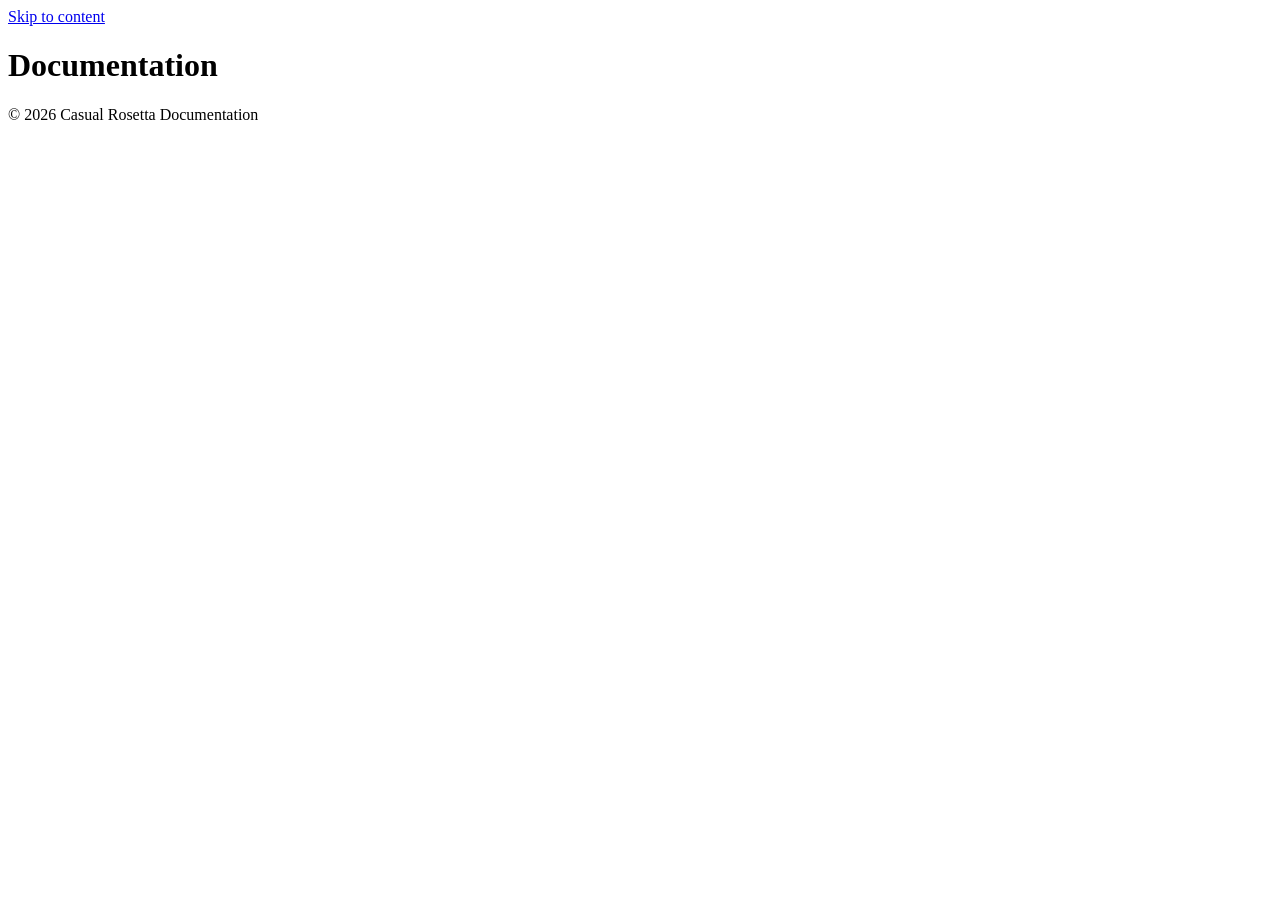
==== index.html @ 03335b0a "Add site pages" ====
<!DOCTYPE html>
<html lang="en">
<head>
<meta charset="utf-8">
<meta name="viewport" content="width=device-width, initial-scale=1">
<title>Documentation — Casual Rosetta</title>
<meta name="description" content="Documentation library.">

<link rel="stylesheet" href="assets/css/fonts.css">
<link rel="stylesheet" href="assets/css/style.css">
</head>

<body data-page="documentation">

<a class="skip" href="#main">Skip to content</a>

<!-- Nav is rendered by assets/js/site.js — edit the tabs there, once. -->
<nav class="nav" data-nav aria-label="Primary"></nav>

<main id="main" class="page">
  <div class="shell">

    <header class="page-head">
      <h1>Documentation</h1>
    </header>

    <div class="filters" data-filters hidden></div>

    <div data-grid></div>

  </div>
</main>

<footer class="foot">
  <div class="shell">
    <span>&copy; <span data-year>2026</span> Casual Rosetta</span>
    <span>Documentation</span>
  </div>
</footer>

<!-- Inline PDF viewer; sits below the nav so the bar stays visible. -->
<div class="viewer" data-viewer hidden></div>

<script src="assets/js/site.js"></script>
<script src="docs/manifest.js"></script>
<script src="assets/js/documentation.js"></script>
</body>
</html>
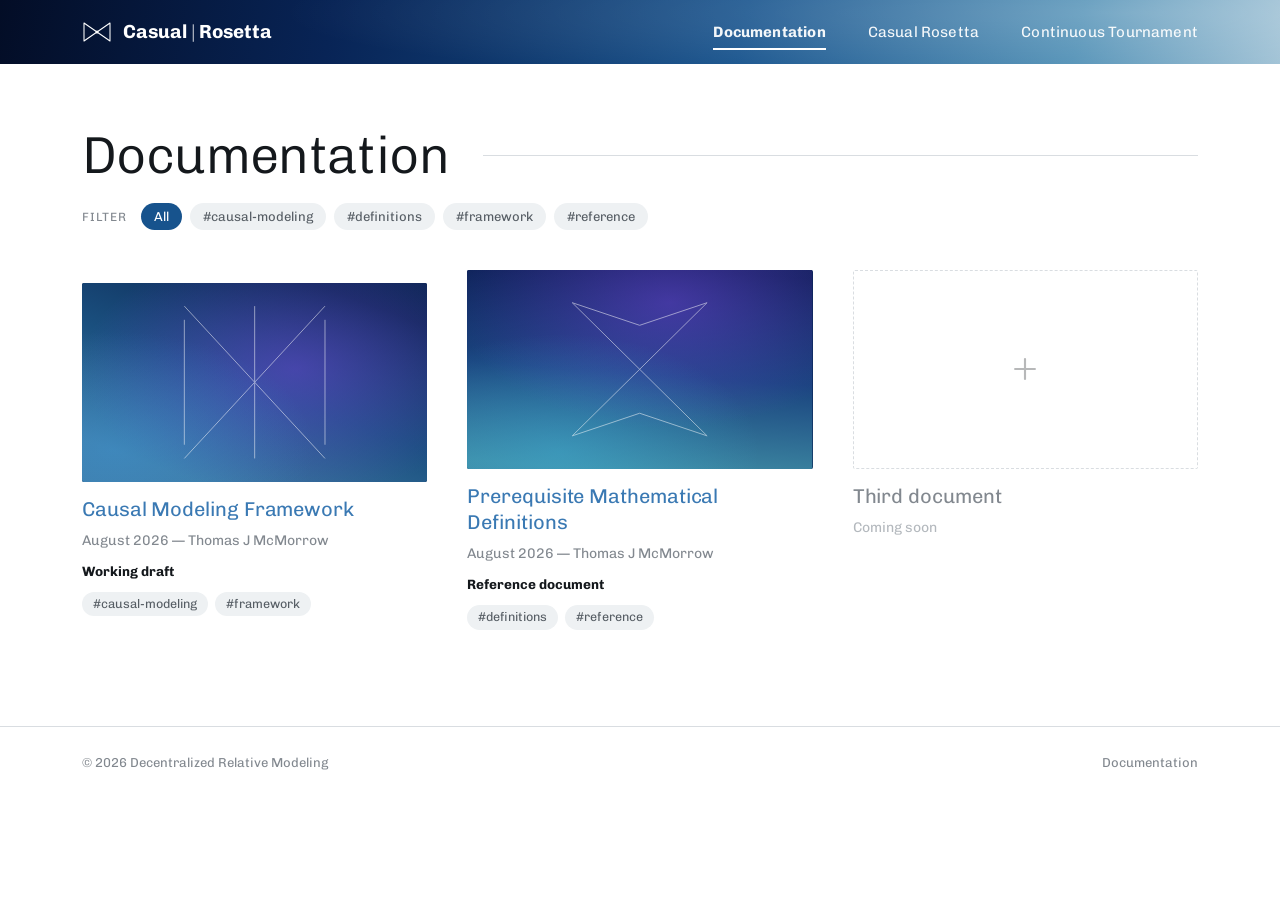
==== commit bacde886: "Add files via upload" ====
--- a/index.html
+++ b/index.html
@@ -3,7 +3,7 @@
 <head>
 <meta charset="utf-8">
 <meta name="viewport" content="width=device-width, initial-scale=1">
-<title>Documentation — Casual Rosetta</title>
+<title>Documentation — Decentralized Relative Modeling</title>
 <meta name="description" content="Documentation library.">
 
 <link rel="stylesheet" href="assets/css/fonts.css">
@@ -33,7 +33,7 @@
 
 <footer class="foot">
   <div class="shell">
-    <span>&copy; <span data-year>2026</span> Casual Rosetta</span>
+    <span>&copy; <span data-year>2026</span> Decentralized Relative Modeling</span>
     <span>Documentation</span>
   </div>
 </footer>
--- a/assets/css/fonts.css
+++ b/assets/css/fonts.css
@@ -0,0 +1,32 @@
+/* =========================================================================
+   fonts.css — Chivo (SIL Open Font License 1.1), embedded as data: URLs.
+   -------------------------------------------------------------------------
+   Inlined rather than linked because Chrome blocks web-font requests over
+   file:// URLs. Embedding keeps the typeface working when you double-click
+   index.html, when you host it, and with no network connection at all.
+   Nothing here needs editing.
+   ========================================================================= */
+
+@font-face {
+  font-family: "Chivo";
+  font-style: normal;
+  font-weight: 300;
+  font-display: swap;
+  src: url([data-uri]) format("woff2");
+}
+
+@font-face {
+  font-family: "Chivo";
+  font-style: normal;
+  font-weight: 400;
+  font-display: swap;
+  src: url([data-uri]) format("woff2");
+}
+
+@font-face {
+  font-family: "Chivo";
+  font-style: normal;
+  font-weight: 700;
+  font-display: swap;
+  src: url([data-uri]) format("woff2");
+}
--- a/assets/css/style.css
+++ b/assets/css/style.css
@@ -0,0 +1,530 @@
+/* =========================================================================
+   Site styles
+   -------------------------------------------------------------------------
+   Design tokens live in :root. Change a colour once here and it updates
+   everywhere. Nothing below needs a build step.
+   ========================================================================= */
+
+:root {
+  /* --- Brand gradient (the nav bar and hero backgrounds) ---------------- */
+  --grad-0:  #030d26;   /* far left, deepest navy   */
+  --grad-1:  #082456;   /* navy                     */
+  --grad-2:  #17538d;   /* mid blue                 */
+  --grad-3:  #4f8fb5;   /* steel blue               */
+  --grad-4:  #9dc0d4;   /* pale blue, far right     */
+
+  --nav-gradient:
+    radial-gradient(120% 220% at 88% 20%, rgba(255,255,255,.20) 0%, rgba(255,255,255,0) 55%),
+    linear-gradient(101deg,
+      var(--grad-0)   0%,
+      var(--grad-1)  26%,
+      var(--grad-2)  58%,
+      var(--grad-3)  84%,
+      var(--grad-4) 100%);
+
+  /* --- Ink ------------------------------------------------------------- */
+  --ink:         #14181c;   /* headings, venue line         */
+  --ink-muted:   #82888f;   /* date / author line           */
+  --link:        #3a79b3;   /* card titles                  */
+  --link-hover:  #1d4f80;
+  --rule:        #d9dde1;   /* the long hairline after H1   */
+  --tag-bg:      #eef1f3;
+  --tag-ink:     #565d64;
+  --tag-bg-on:   #17538d;   /* selected filter chip         */
+
+  --page-bg:     #ffffff;
+  --shell:       1180px;    /* content max-width            */
+  --nav-h:       64px;
+
+  --font-display: "Chivo", "Helvetica Neue", Helvetica, Arial, sans-serif;
+  --font-body:    "Chivo", -apple-system, BlinkMacSystemFont, "Segoe UI",
+                  Roboto, Helvetica, Arial, sans-serif;
+}
+
+/* --- reset ------------------------------------------------------------- */
+*, *::before, *::after { box-sizing: border-box; }
+
+html { -webkit-text-size-adjust: 100%; }
+
+body {
+  margin: 0;
+  background: var(--page-bg);
+  color: var(--ink);
+  font-family: var(--font-body);
+  font-size: 16px;
+  line-height: 1.5;
+  -webkit-font-smoothing: antialiased;
+  -moz-osx-font-smoothing: grayscale;
+}
+
+img, svg { display: block; max-width: 100%; }
+a { color: inherit; text-decoration: none; }
+
+.shell {
+  width: 100%;
+  max-width: var(--shell);
+  margin: 0 auto;
+  padding: 0 32px;
+}
+
+/* skip link, keyboard users only */
+.skip {
+  position: absolute; left: -9999px; top: 0;
+  background: #fff; color: var(--ink);
+  padding: 10px 16px; z-index: 200; border-radius: 0 0 4px 0;
+}
+.skip:focus { left: 0; }
+
+/* =========================================================================
+   NAV
+   ========================================================================= */
+
+.nav {
+  position: sticky;
+  top: 0;
+  z-index: 100;
+  height: var(--nav-h);
+  background: var(--nav-gradient);
+  color: #fff;
+}
+
+.nav__inner {
+  height: 100%;
+  max-width: var(--shell);
+  margin: 0 auto;
+  padding: 0 32px;
+  display: flex;
+  align-items: center;
+  justify-content: space-between;
+  gap: 24px;
+}
+
+/* --- wordmark ---------------------------------------------------------- */
+.brand {
+  display: inline-flex;
+  align-items: center;
+  gap: 11px;
+  flex: 0 0 auto;
+  color: #fff;
+}
+.brand__mark { width: 30px; height: 22px; flex: 0 0 auto; }
+.brand__text {
+  font-family: var(--font-display);
+  font-size: 19px;
+  font-weight: 700;
+  letter-spacing: .005em;
+  white-space: nowrap;
+}
+.brand__text .sep {
+  font-weight: 300;
+  opacity: .65;
+  margin: 0 3px;
+}
+
+/* --- links ------------------------------------------------------------- */
+.nav__links {
+  display: flex;
+  align-items: center;
+  gap: 42px;
+  list-style: none;
+  margin: 0;
+  padding: 0;
+}
+.nav__link {
+  position: relative;
+  display: block;
+  padding: 21px 0;
+  font-size: 15px;
+  font-weight: 400;
+  letter-spacing: .012em;
+  color: rgba(255,255,255,.94);
+  white-space: nowrap;
+  transition: color .16s ease;
+}
+.nav__link:hover,
+.nav__link:focus-visible { color: #fff; }
+
+.nav__link::after {
+  content: "";
+  position: absolute;
+  left: 0; right: 0; bottom: 14px;
+  height: 2px;
+  background: #fff;
+  transform: scaleX(0);
+  transform-origin: left;
+  transition: transform .22s cubic-bezier(.4,0,.2,1);
+}
+.nav__link:hover::after,
+.nav__link:focus-visible::after { transform: scaleX(1); }
+.nav__link[aria-current="page"] { font-weight: 700; }
+.nav__link[aria-current="page"]::after { transform: scaleX(1); }
+
+/* --- hamburger (small screens) ----------------------------------------- */
+.nav__toggle {
+  display: none;
+  width: 40px; height: 40px;
+  border: 0; padding: 9px;
+  background: transparent; color: #fff;
+  cursor: pointer;
+}
+.nav__toggle span {
+  display: block; height: 2px; margin: 4px 0;
+  background: #fff; border-radius: 2px;
+  transition: transform .2s ease, opacity .2s ease;
+}
+.nav[data-open="true"] .nav__toggle span:nth-child(1) { transform: translateY(6px) rotate(45deg); }
+.nav[data-open="true"] .nav__toggle span:nth-child(2) { opacity: 0; }
+.nav[data-open="true"] .nav__toggle span:nth-child(3) { transform: translateY(-6px) rotate(-45deg); }
+
+@media (max-width: 860px) {
+  .nav__inner { padding: 0 20px; }
+  .nav__toggle { display: block; }
+  .nav__links {
+    position: absolute;
+    top: var(--nav-h); left: 0; right: 0;
+    flex-direction: column;
+    align-items: flex-start;
+    gap: 0;
+    padding: 6px 20px 18px;
+    background: var(--grad-1);
+    display: none;
+  }
+  .nav[data-open="true"] .nav__links { display: flex; }
+  .nav__link { padding: 13px 0; width: 100%; font-size: 16px; }
+  .nav__link::after { bottom: 8px; }
+}
+
+/* =========================================================================
+   PAGE HEADING  —  big light title with the long hairline running right
+   ========================================================================= */
+
+.page { padding: 64px 0 96px; }
+
+.page-head {
+  display: flex;
+  align-items: center;
+  gap: 34px;
+  margin: 0 0 46px;
+}
+.page-head h1 {
+  font-family: var(--font-display);
+  font-size: clamp(34px, 5.2vw, 52px);
+  font-weight: 300;
+  letter-spacing: -.012em;
+  line-height: 1.06;
+  margin: 0;
+  white-space: nowrap;
+}
+.page-head::after {
+  content: "";
+  flex: 1 1 auto;
+  height: 1px;
+  background: var(--rule);
+}
+@media (max-width: 620px) {
+  .page { padding: 40px 0 64px; }
+  .page-head { gap: 18px; margin-bottom: 26px; }
+  .page-head h1 { white-space: normal; }
+  .page-head::after { display: none; }   /* the trailing rule reads as a stub when short */
+}
+
+/* --- tag filter row ---------------------------------------------------- */
+.filters {
+  display: flex;
+  flex-wrap: wrap;
+  gap: 8px;
+  align-items: center;
+  margin: -26px 0 40px;
+}
+.filters__label {
+  font-size: 12px;
+  letter-spacing: .09em;
+  text-transform: uppercase;
+  color: var(--ink-muted);
+  margin-right: 6px;
+}
+.chip {
+  border: 0;
+  font: inherit;
+  font-size: 13px;
+  line-height: 1;
+  padding: 7px 13px;
+  border-radius: 999px;
+  background: var(--tag-bg);
+  color: var(--tag-ink);
+  cursor: pointer;
+  transition: background .15s ease, color .15s ease;
+}
+.chip:hover { background: #e2e6ea; }
+.chip[aria-pressed="true"] { background: var(--tag-bg-on); color: #fff; }
+
+@media (max-width: 620px) { .filters { margin: 0 0 30px; } }
+
+/* =========================================================================
+   CARD GRID
+   ========================================================================= */
+
+/* Three across, stacked cards (thumbnail above the text). Add more documents
+   and they wrap onto further rows of three. */
+.grid {
+  display: grid;
+  grid-template-columns: repeat(3, minmax(0, 1fr));
+  column-gap: 40px;
+  row-gap: 52px;
+}
+@media (max-width: 1040px) {
+  .grid { grid-template-columns: repeat(2, minmax(0, 1fr)); column-gap: 32px; row-gap: 44px; }
+}
+@media (max-width: 680px) {
+  .grid { grid-template-columns: 1fr; row-gap: 36px; }
+}
+
+.card {
+  display: block;
+  text-align: left;
+  background: none;
+  border: 0;
+  padding: 0;
+  font: inherit;
+  color: inherit;
+  cursor: pointer;
+  width: 100%;
+}
+.card:focus-visible { outline: 2px solid var(--link); outline-offset: 6px; }
+
+.card__thumb {
+  display: block;
+  width: 100%;
+  aspect-ratio: 16 / 9.2;
+  border-radius: 2px;
+  overflow: hidden;
+  background: var(--grad-1);
+  margin-bottom: 18px;
+}
+.card__thumb svg { width: 100%; height: 100%; }
+
+.card__body { display: block; min-width: 0; }
+
+.card__title {
+  display: block;
+  font-family: var(--font-display);
+  font-size: 20px;
+  font-weight: 400;
+  line-height: 1.32;
+  letter-spacing: -.004em;
+  color: var(--link);
+  margin: -4px 0 9px;
+  transition: color .15s ease;
+}
+.card:hover .card__title { color: var(--link-hover); text-decoration: underline; text-underline-offset: 3px; }
+
+.card__meta {
+  display: block;
+  font-size: 14px;
+  line-height: 1.45;
+  color: var(--ink-muted);
+  margin: 0 0 9px;
+}
+.card__venue {
+  display: block;
+  font-size: 13.5px;
+  font-weight: 700;
+  color: var(--ink);
+  margin: 0 0 11px;
+}
+.card__tags {
+  display: flex;
+  flex-wrap: wrap;
+  gap: 7px;
+  list-style: none;
+  margin: 0;
+  padding: 0;
+}
+.card__tags li {
+  font-size: 12.5px;
+  line-height: 1;
+  padding: 6px 11px;
+  border-radius: 999px;
+  background: var(--tag-bg);
+  color: var(--tag-ink);
+}
+
+/* --- reserved slot ------------------------------------------------------
+   A placeholder card holds a space in the row for a document that isn't
+   here yet. Not a button, not clickable, no hover. */
+.card--slot { cursor: default; }
+.card--slot .card__thumb {
+  background: none;
+  border: 1px dashed var(--rule);
+  display: flex;
+  align-items: center;
+  justify-content: center;
+}
+.card--slot .card__thumb svg {
+  width: 34px;
+  height: 34px;
+  opacity: .3;
+}
+.card--slot .card__title { color: var(--ink-muted); }
+.card--slot .card__meta  { color: #b3b8bd; }
+
+.empty {
+  border: 1px dashed var(--rule);
+  border-radius: 3px;
+  padding: 44px 32px;
+  text-align: center;
+  color: var(--ink-muted);
+  font-size: 15px;
+}
+.empty code {
+  font-family: ui-monospace, SFMono-Regular, Menlo, Consolas, monospace;
+  font-size: 13px;
+  background: var(--tag-bg);
+  padding: 2px 6px;
+  border-radius: 3px;
+  color: var(--ink);
+}
+
+/* =========================================================================
+   INLINE PDF VIEWER
+   ========================================================================= */
+
+.viewer[hidden] { display: none; }
+.viewer {
+  position: fixed;
+  inset: var(--nav-h) 0 0 0;   /* sits below the nav, which stays visible */
+  z-index: 90;
+  background: #fff;
+  display: flex;
+  flex-direction: column;
+  animation: viewer-in .18s ease-out;
+}
+@keyframes viewer-in { from { opacity: 0; transform: translateY(6px); } to { opacity: 1; transform: none; } }
+
+.viewer__bar {
+  flex: 0 0 auto;
+  display: flex;
+  align-items: center;
+  gap: 18px;
+  padding: 13px 32px;
+  border-bottom: 1px solid var(--rule);
+  background: #fbfcfd;
+}
+.viewer__title {
+  font-family: var(--font-display);
+  font-size: 16px;
+  font-weight: 400;
+  margin: 0;
+  flex: 1 1 auto;
+  min-width: 0;
+  overflow: hidden;
+  text-overflow: ellipsis;
+  white-space: nowrap;
+}
+.viewer__actions { display: flex; gap: 8px; flex: 0 0 auto; }
+
+.btn {
+  font: inherit;
+  font-size: 13.5px;
+  line-height: 1;
+  padding: 9px 14px;
+  border-radius: 3px;
+  border: 1px solid var(--rule);
+  background: #fff;
+  color: var(--ink);
+  cursor: pointer;
+  transition: background .15s ease, border-color .15s ease;
+  white-space: nowrap;
+}
+.btn:hover { background: var(--tag-bg); border-color: #c6ccd2; }
+.btn--primary { background: var(--grad-2); border-color: var(--grad-2); color: #fff; }
+.btn--primary:hover { background: var(--grad-1); border-color: var(--grad-1); }
+
+.viewer__frame { flex: 1 1 auto; position: relative; background: var(--nav-gradient); }
+.viewer__frame iframe,
+.viewer__frame object { width: 100%; height: 100%; border: 0; display: block; }
+
+.viewer__fallback {
+  position: absolute;
+  inset: 0;
+  display: flex;
+  flex-direction: column;
+  align-items: center;
+  justify-content: center;
+  gap: 18px;
+  color: #fff;
+  text-align: center;
+  padding: 32px;
+  font-size: 15.5px;
+}
+.viewer__fallback p { margin: 0; max-width: 34ch; line-height: 1.5; }
+
+@media (max-width: 620px) {
+  .viewer__bar { padding: 11px 16px; gap: 10px; flex-wrap: wrap; }
+  .viewer__title { flex-basis: 100%; }
+}
+
+body.viewer-open { overflow: hidden; }
+
+/* =========================================================================
+   PLACEHOLDER PAGES  —  background graphic only
+   ========================================================================= */
+
+.hero {
+  position: relative;
+  min-height: calc(100vh - var(--nav-h));
+  display: flex;
+  align-items: center;
+  justify-content: center;
+  overflow: hidden;
+  background: var(--nav-gradient);
+  color: #fff;
+}
+.hero__art {
+  position: absolute;
+  inset: 0;
+  width: 100%;
+  height: 100%;
+  opacity: .5;
+  pointer-events: none;
+}
+.hero__inner {
+  position: relative;
+  z-index: 1;
+  text-align: center;
+  padding: 40px 32px;
+}
+.hero h1 {
+  font-family: var(--font-display);
+  font-size: clamp(38px, 7vw, 76px);
+  font-weight: 300;
+  letter-spacing: -.02em;
+  line-height: 1.05;
+  margin: 0;
+}
+.hero p {
+  margin: 18px 0 0;
+  font-size: 15px;
+  letter-spacing: .1em;
+  text-transform: uppercase;
+  color: rgba(255,255,255,.62);
+}
+
+/* =========================================================================
+   FOOTER
+   ========================================================================= */
+
+.foot {
+  border-top: 1px solid var(--rule);
+  padding: 26px 0;
+  font-size: 13px;
+  color: var(--ink-muted);
+}
+.foot .shell { display: flex; justify-content: space-between; gap: 16px; flex-wrap: wrap; }
+
+@media (prefers-reduced-motion: reduce) {
+  *, *::before, *::after {
+    animation-duration: .001ms !important;
+    transition-duration: .001ms !important;
+  }
+}
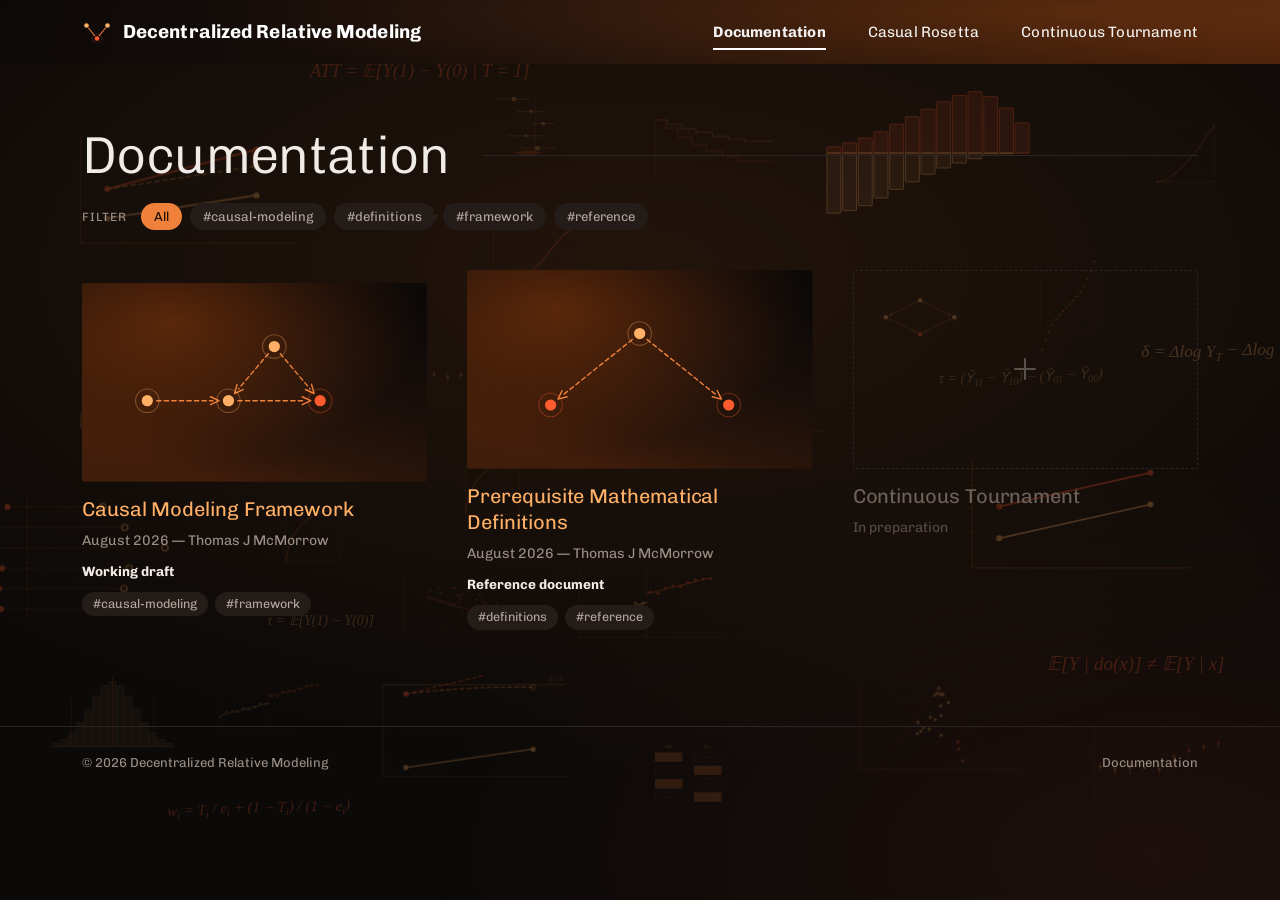
==== commit 3a14ada7: "Add files via upload" ====
--- a/index.html
+++ b/index.html
@@ -13,6 +13,9 @@
 <body data-page="documentation">
 
 <a class="skip" href="#main">Skip to content</a>
+
+<!-- Background figure field, behind everything. -->
+<div class="page-field" data-field="documentation" data-field-opacity="0.24" data-field-equations="7" data-field-count="18"></div>
 
 <!-- Nav is rendered by assets/js/site.js — edit the tabs there, once. -->
 <nav class="nav" data-nav aria-label="Primary"></nav>
@@ -41,6 +44,7 @@
 <!-- Inline PDF viewer; sits below the nav so the bar stays visible. -->
 <div class="viewer" data-viewer hidden></div>
 
+<script src="assets/js/art.js"></script>
 <script src="assets/js/site.js"></script>
 <script src="docs/manifest.js"></script>
 <script src="assets/js/documentation.js"></script>
--- a/assets/css/style.css
+++ b/assets/css/style.css
@@ -6,34 +6,36 @@
    ========================================================================= */
 
 :root {
-  /* --- Brand gradient (the nav bar and hero backgrounds) ---------------- */
-  --grad-0:  #030d26;   /* far left, deepest navy   */
-  --grad-1:  #082456;   /* navy                     */
-  --grad-2:  #17538d;   /* mid blue                 */
-  --grad-3:  #4f8fb5;   /* steel blue               */
-  --grad-4:  #9dc0d4;   /* pale blue, far right     */
+  /* --- Ember: dark warm base, amber/orange/red artwork ----------------- */
+  --grad-0:  #0d0908;   /* deepest, top-left        */
+  --grad-1:  #1a0f0a;
+  --grad-2:  #2b1509;
+  --grad-3:  #411d0b;   /* warmest, bottom-right    */
+
+  --amber:   #ffb066;   /* sources, intermediates   */
+  --orange:  #f0813a;   /* edges, structure, rules  */
+  --hot:     #ff5b2e;   /* the thing being caused   */
 
   --nav-gradient:
-    radial-gradient(120% 220% at 88% 20%, rgba(255,255,255,.20) 0%, rgba(255,255,255,0) 55%),
-    linear-gradient(101deg,
-      var(--grad-0)   0%,
-      var(--grad-1)  26%,
-      var(--grad-2)  58%,
-      var(--grad-3)  84%,
-      var(--grad-4) 100%);
-
-  /* --- Ink ------------------------------------------------------------- */
-  --ink:         #14181c;   /* headings, venue line         */
-  --ink-muted:   #82888f;   /* date / author line           */
-  --link:        #3a79b3;   /* card titles                  */
-  --link-hover:  #1d4f80;
-  --rule:        #d9dde1;   /* the long hairline after H1   */
-  --tag-bg:      #eef1f3;
-  --tag-ink:     #565d64;
-  --tag-bg-on:   #17538d;   /* selected filter chip         */
-
-  --page-bg:     #ffffff;
-  --shell:       1180px;    /* content max-width            */
+    radial-gradient(120% 240% at 84% 18%, rgba(232,110,30,.22) 0%, rgba(232,110,30,0) 58%),
+    linear-gradient(100deg, var(--grad-0) 0%, var(--grad-1) 42%,
+                            var(--grad-2) 76%, var(--grad-3) 100%);
+
+  /* --- ink ------------------------------------------------------------- */
+  --ink:         #f0ebe6;
+  --ink-muted:   #9b8f86;
+  --ink-dim:     #6d635b;
+  --link:        var(--amber);
+  --link-hover:  #ffc48c;
+  --rule:        #2a2422;
+  --tag-bg:      #241c19;
+  --tag-ink:     #b5a79e;
+  --tag-bg-on:   var(--orange);
+  --tag-ink-on:  #1a0d06;
+
+  --page-bg:     #0c0a09;
+  --panel:       #151211;
+  --shell:       1180px;
   --nav-h:       64px;
 
   --font-display: "Chivo", "Helvetica Neue", Helvetica, Arial, sans-serif;
@@ -70,10 +72,29 @@
 /* skip link, keyboard users only */
 .skip {
   position: absolute; left: -9999px; top: 0;
-  background: #fff; color: var(--ink);
+  background: var(--amber); color: #1a0d06;
   padding: 10px 16px; z-index: 200; border-radius: 0 0 4px 0;
 }
 .skip:focus { left: 0; }
+
+/* =========================================================================
+   PAGE BACKGROUND  —  the figure field, fixed behind all content
+   ========================================================================= */
+
+.page-field {
+  position: fixed;
+  inset: 0;
+  z-index: 0;
+  overflow: hidden;
+  pointer-events: none;
+  background:
+    radial-gradient(110% 80% at 50% 30%, rgba(232,110,30,.10) 0%, rgba(232,110,30,0) 70%),
+    radial-gradient(80% 60% at 90% 95%, rgba(255,91,46,.07) 0%, rgba(255,91,46,0) 72%);
+}
+.page-field .field { width: 100%; height: 100%; }
+
+/* everything else sits above it */
+body > nav, body > main, body > footer, body > .viewer { position: relative; z-index: 1; }
 
 /* =========================================================================
    NAV
@@ -255,8 +276,8 @@
   cursor: pointer;
   transition: background .15s ease, color .15s ease;
 }
-.chip:hover { background: #e2e6ea; }
-.chip[aria-pressed="true"] { background: var(--tag-bg-on); color: #fff; }
+.chip:hover { background: #302623; }
+.chip[aria-pressed="true"] { background: var(--tag-bg-on); color: var(--tag-ink-on); }
 
 @media (max-width: 620px) { .filters { margin: 0 0 30px; } }
 
@@ -360,13 +381,12 @@
   align-items: center;
   justify-content: center;
 }
-.card--slot .card__thumb svg {
-  width: 34px;
-  height: 34px;
-  opacity: .3;
-}
-.card--slot .card__title { color: var(--ink-muted); }
-.card--slot .card__meta  { color: #b3b8bd; }
+.card--slot .card__thumb svg { width: 34px; height: 34px; opacity: .3; }
+/* a reserved slot may instead show its structure, ghosted */
+.card--slot .card__ghost { display: block; width: 100%; height: 100%; opacity: .40; }
+.card--slot .card__ghost svg { width: 100%; height: 100%; }
+.card--slot .card__title { color: var(--ink-dim); }
+.card--slot .card__meta  { color: #574c45; }
 
 .empty {
   border: 1px dashed var(--rule);
@@ -382,7 +402,7 @@
   background: var(--tag-bg);
   padding: 2px 6px;
   border-radius: 3px;
-  color: var(--ink);
+  color: var(--amber);
 }
 
 /* =========================================================================
@@ -408,7 +428,7 @@
   gap: 18px;
   padding: 13px 32px;
   border-bottom: 1px solid var(--rule);
-  background: #fbfcfd;
+  background: var(--panel);
 }
 .viewer__title {
   font-family: var(--font-display);
@@ -430,15 +450,15 @@
   padding: 9px 14px;
   border-radius: 3px;
   border: 1px solid var(--rule);
-  background: #fff;
+  background: var(--panel);
   color: var(--ink);
   cursor: pointer;
   transition: background .15s ease, border-color .15s ease;
   white-space: nowrap;
 }
-.btn:hover { background: var(--tag-bg); border-color: #c6ccd2; }
-.btn--primary { background: var(--grad-2); border-color: var(--grad-2); color: #fff; }
-.btn--primary:hover { background: var(--grad-1); border-color: var(--grad-1); }
+.btn:hover { background: var(--tag-bg); border-color: #3d3330; }
+.btn--primary { background: var(--orange); border-color: var(--orange); color: #1a0d06; }
+.btn--primary:hover { background: var(--amber); border-color: var(--amber); }
 
 .viewer__frame { flex: 1 1 auto; position: relative; background: var(--nav-gradient); }
 .viewer__frame iframe,
@@ -477,15 +497,19 @@
   align-items: center;
   justify-content: center;
   overflow: hidden;
-  background: var(--nav-gradient);
-  color: #fff;
-}
-.hero__art {
+  color: var(--ink);
+  /* deliberately much darker than the nav strip: a full page of the nav
+     gradient washes out the line art drawn on top of it */
+  background:
+    radial-gradient(120% 95% at 50% 38%, rgba(232,110,30,.17) 0%, rgba(232,110,30,0) 68%),
+    radial-gradient(90% 70% at 88% 92%, rgba(255,91,46,.10) 0%, rgba(255,91,46,0) 70%),
+    var(--page-bg);
+}
+.hero .field {
   position: absolute;
   inset: 0;
   width: 100%;
   height: 100%;
-  opacity: .5;
   pointer-events: none;
 }
 .hero__inner {
@@ -507,7 +531,7 @@
   font-size: 15px;
   letter-spacing: .1em;
   text-transform: uppercase;
-  color: rgba(255,255,255,.62);
+  color: var(--ink-muted);
 }
 
 /* =========================================================================
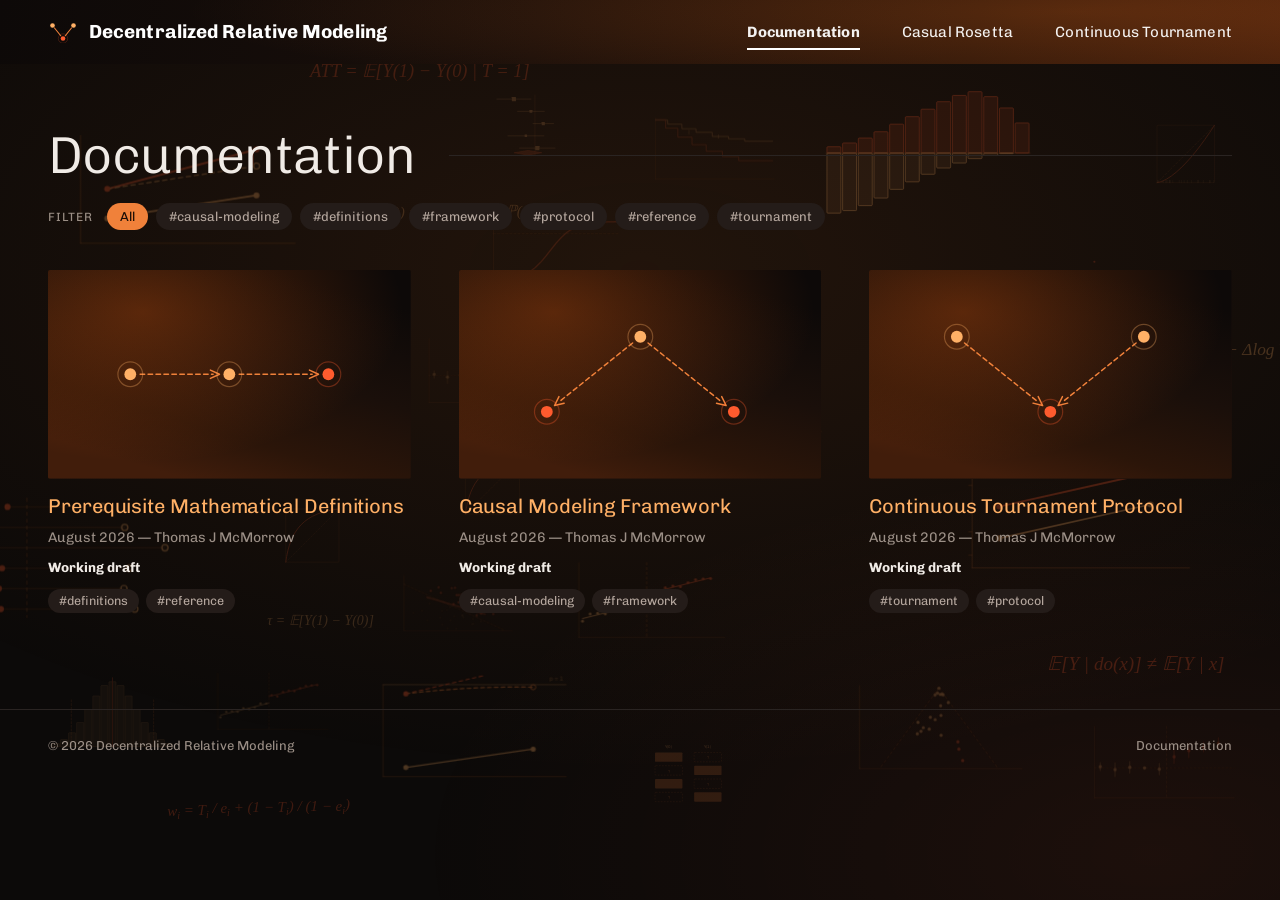
==== commit bd9dc72f: "another commit message" ====
--- a/index.html
+++ b/index.html
@@ -6,8 +6,8 @@
 <title>Documentation — Decentralized Relative Modeling</title>
 <meta name="description" content="Documentation library.">
 
-<link rel="stylesheet" href="assets/css/fonts.css">
-<link rel="stylesheet" href="assets/css/style.css">
+<link rel="stylesheet" href="assets/css/fonts.css?v=b2492476">
+<link rel="stylesheet" href="assets/css/style.css?v=0a27bd83">
 </head>
 
 <body data-page="documentation">
@@ -44,9 +44,9 @@
 <!-- Inline PDF viewer; sits below the nav so the bar stays visible. -->
 <div class="viewer" data-viewer hidden></div>
 
-<script src="assets/js/art.js"></script>
-<script src="assets/js/site.js"></script>
-<script src="docs/manifest.js"></script>
-<script src="assets/js/documentation.js"></script>
+<script src="assets/js/art.js?v=5ee4521c"></script>
+<script src="assets/js/site.js?v=20d96628"></script>
+<script src="docs/manifest.js?v=d0301c26"></script>
+<script src="assets/js/documentation.js?v=8cef1004"></script>
 </body>
 </html>
--- a/assets/css/style.css
+++ b/assets/css/style.css
@@ -35,7 +35,7 @@
 
   --page-bg:     #0c0a09;
   --panel:       #151211;
-  --shell:       1180px;
+  --shell:       1920px;
   --nav-h:       64px;
 
   --font-display: "Chivo", "Helvetica Neue", Helvetica, Arial, sans-serif;
@@ -66,7 +66,7 @@
   width: 100%;
   max-width: var(--shell);
   margin: 0 auto;
-  padding: 0 32px;
+  padding: 0 48px;
 }
 
 /* skip link, keyboard users only */
@@ -113,7 +113,7 @@
   height: 100%;
   max-width: var(--shell);
   margin: 0 auto;
-  padding: 0 32px;
+  padding: 0 48px;
   display: flex;
   align-items: center;
   justify-content: space-between;
@@ -290,7 +290,7 @@
 .grid {
   display: grid;
   grid-template-columns: repeat(3, minmax(0, 1fr));
-  column-gap: 40px;
+  column-gap: 48px;
   row-gap: 52px;
 }
 @media (max-width: 1040px) {
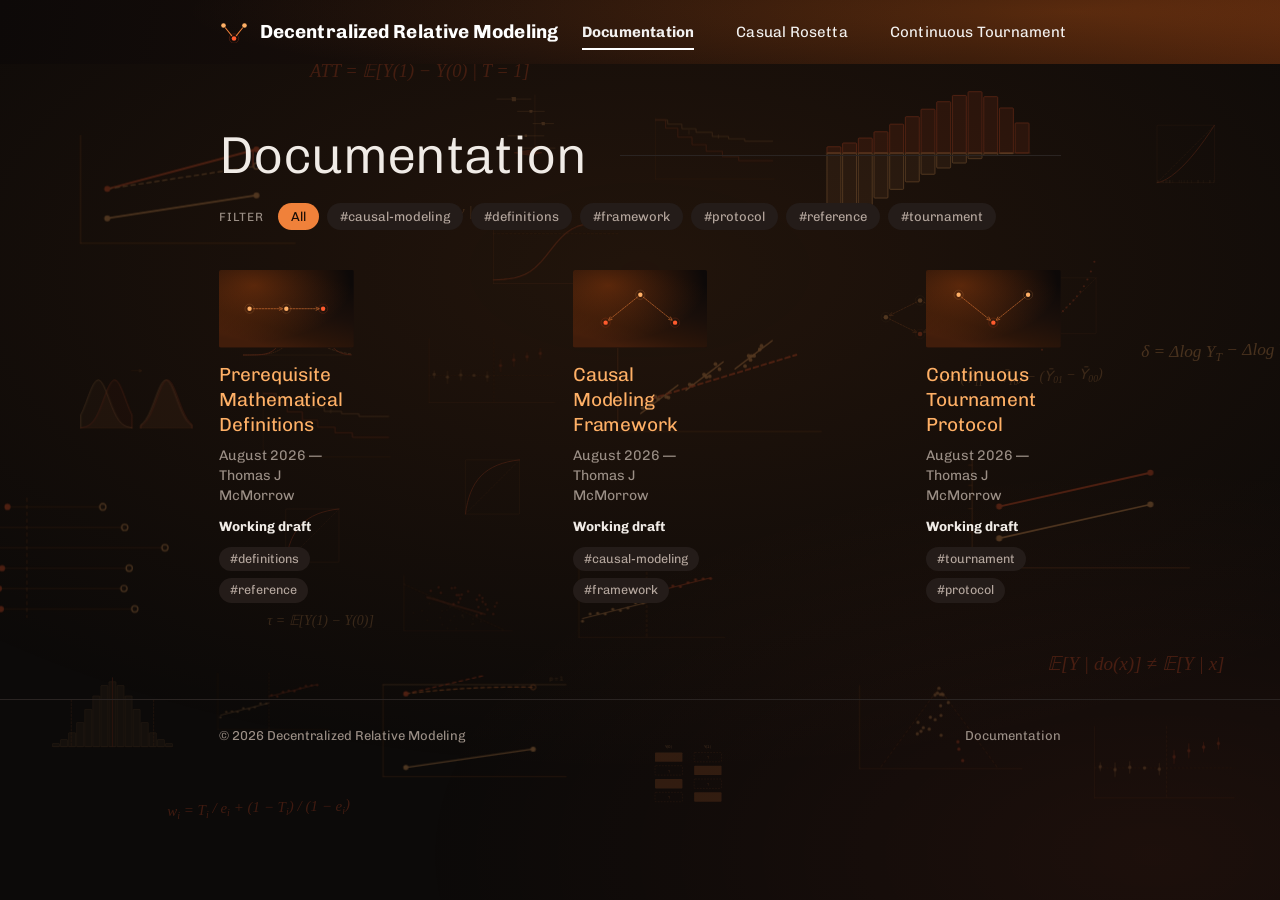
==== commit 338af4a7: "Card sizing, cache stamps, Claude notes" ====
--- a/index.html
+++ b/index.html
@@ -1,52 +1,52 @@
-<!DOCTYPE html>
-<html lang="en">
-<head>
-<meta charset="utf-8">
-<meta name="viewport" content="width=device-width, initial-scale=1">
-<title>Documentation — Decentralized Relative Modeling</title>
-<meta name="description" content="Documentation library.">
-
-<link rel="stylesheet" href="assets/css/fonts.css?v=b2492476">
-<link rel="stylesheet" href="assets/css/style.css?v=0a27bd83">
-</head>
-
-<body data-page="documentation">
-
-<a class="skip" href="#main">Skip to content</a>
-
-<!-- Background figure field, behind everything. -->
-<div class="page-field" data-field="documentation" data-field-opacity="0.24" data-field-equations="7" data-field-count="18"></div>
-
-<!-- Nav is rendered by assets/js/site.js — edit the tabs there, once. -->
-<nav class="nav" data-nav aria-label="Primary"></nav>
-
-<main id="main" class="page">
-  <div class="shell">
-
-    <header class="page-head">
-      <h1>Documentation</h1>
-    </header>
-
-    <div class="filters" data-filters hidden></div>
-
-    <div data-grid></div>
-
-  </div>
-</main>
-
-<footer class="foot">
-  <div class="shell">
-    <span>&copy; <span data-year>2026</span> Decentralized Relative Modeling</span>
-    <span>Documentation</span>
-  </div>
-</footer>
-
-<!-- Inline PDF viewer; sits below the nav so the bar stays visible. -->
-<div class="viewer" data-viewer hidden></div>
-
-<script src="assets/js/art.js?v=5ee4521c"></script>
-<script src="assets/js/site.js?v=20d96628"></script>
-<script src="docs/manifest.js?v=d0301c26"></script>
-<script src="assets/js/documentation.js?v=8cef1004"></script>
-</body>
-</html>
+<!DOCTYPE html>
+<html lang="en">
+<head>
+<meta charset="utf-8">
+<meta name="viewport" content="width=device-width, initial-scale=1">
+<title>Documentation — Decentralized Relative Modeling</title>
+<meta name="description" content="Documentation library.">
+
+<link rel="stylesheet" href="assets/css/fonts.css?v=b2492476">
+<link rel="stylesheet" href="assets/css/style.css?v=89032c10">
+</head>
+
+<body data-page="documentation">
+
+<a class="skip" href="#main">Skip to content</a>
+
+<!-- Background figure field, behind everything. -->
+<div class="page-field" data-field="documentation" data-field-opacity="0.24" data-field-equations="7" data-field-count="18"></div>
+
+<!-- Nav is rendered by assets/js/site.js — edit the tabs there, once. -->
+<nav class="nav" data-nav aria-label="Primary"></nav>
+
+<main id="main" class="page">
+  <div class="shell">
+
+    <header class="page-head">
+      <h1>Documentation</h1>
+    </header>
+
+    <div class="filters" data-filters hidden></div>
+
+    <div data-grid></div>
+
+  </div>
+</main>
+
+<footer class="foot">
+  <div class="shell">
+    <span>&copy; <span data-year>2026</span> Decentralized Relative Modeling</span>
+    <span>Documentation</span>
+  </div>
+</footer>
+
+<!-- Inline PDF viewer; sits below the nav so the bar stays visible. -->
+<div class="viewer" data-viewer hidden></div>
+
+<script src="assets/js/art.js?v=5ee4521c"></script>
+<script src="assets/js/site.js?v=20d96628"></script>
+<script src="docs/manifest.js?v=d0301c26"></script>
+<script src="assets/js/documentation.js?v=8cef1004"></script>
+</body>
+</html>
--- a/assets/css/fonts.css
+++ b/assets/css/fonts.css
@@ -1,32 +1,32 @@
-/* =========================================================================
-   fonts.css — Chivo (SIL Open Font License 1.1), embedded as data: URLs.
-   -------------------------------------------------------------------------
-   Inlined rather than linked because Chrome blocks web-font requests over
-   file:// URLs. Embedding keeps the typeface working when you double-click
-   index.html, when you host it, and with no network connection at all.
-   Nothing here needs editing.
-   ========================================================================= */
-
-@font-face {
-  font-family: "Chivo";
-  font-style: normal;
-  font-weight: 300;
-  font-display: swap;
-  src: url([data-uri]) format("woff2");
-}
-
-@font-face {
-  font-family: "Chivo";
-  font-style: normal;
-  font-weight: 400;
-  font-display: swap;
-  src: url([data-uri]) format("woff2");
-}
-
-@font-face {
-  font-family: "Chivo";
-  font-style: normal;
-  font-weight: 700;
-  font-display: swap;
-  src: url([data-uri]) format("woff2");
-}
+/* =========================================================================
+   fonts.css — Chivo (SIL Open Font License 1.1), embedded as data: URLs.
+   -------------------------------------------------------------------------
+   Inlined rather than linked because Chrome blocks web-font requests over
+   file:// URLs. Embedding keeps the typeface working when you double-click
+   index.html, when you host it, and with no network connection at all.
+   Nothing here needs editing.
+   ========================================================================= */
+
+@font-face {
+  font-family: "Chivo";
+  font-style: normal;
+  font-weight: 300;
+  font-display: swap;
+  src: url([data-uri]) format("woff2");
+}
+
+@font-face {
+  font-family: "Chivo";
+  font-style: normal;
+  font-weight: 400;
+  font-display: swap;
+  src: url([data-uri]) format("woff2");
+}
+
+@font-face {
+  font-family: "Chivo";
+  font-style: normal;
+  font-weight: 700;
+  font-display: swap;
+  src: url([data-uri]) format("woff2");
+}
--- a/assets/css/style.css
+++ b/assets/css/style.css
@@ -1,554 +1,554 @@
-/* =========================================================================
-   Site styles
-   -------------------------------------------------------------------------
-   Design tokens live in :root. Change a colour once here and it updates
-   everywhere. Nothing below needs a build step.
-   ========================================================================= */
-
-:root {
-  /* --- Ember: dark warm base, amber/orange/red artwork ----------------- */
-  --grad-0:  #0d0908;   /* deepest, top-left        */
-  --grad-1:  #1a0f0a;
-  --grad-2:  #2b1509;
-  --grad-3:  #411d0b;   /* warmest, bottom-right    */
-
-  --amber:   #ffb066;   /* sources, intermediates   */
-  --orange:  #f0813a;   /* edges, structure, rules  */
-  --hot:     #ff5b2e;   /* the thing being caused   */
-
-  --nav-gradient:
-    radial-gradient(120% 240% at 84% 18%, rgba(232,110,30,.22) 0%, rgba(232,110,30,0) 58%),
-    linear-gradient(100deg, var(--grad-0) 0%, var(--grad-1) 42%,
-                            var(--grad-2) 76%, var(--grad-3) 100%);
-
-  /* --- ink ------------------------------------------------------------- */
-  --ink:         #f0ebe6;
-  --ink-muted:   #9b8f86;
-  --ink-dim:     #6d635b;
-  --link:        var(--amber);
-  --link-hover:  #ffc48c;
-  --rule:        #2a2422;
-  --tag-bg:      #241c19;
-  --tag-ink:     #b5a79e;
-  --tag-bg-on:   var(--orange);
-  --tag-ink-on:  #1a0d06;
-
-  --page-bg:     #0c0a09;
-  --panel:       #151211;
-  --shell:       1920px;
-  --nav-h:       64px;
-
-  --font-display: "Chivo", "Helvetica Neue", Helvetica, Arial, sans-serif;
-  --font-body:    "Chivo", -apple-system, BlinkMacSystemFont, "Segoe UI",
-                  Roboto, Helvetica, Arial, sans-serif;
-}
-
-/* --- reset ------------------------------------------------------------- */
-*, *::before, *::after { box-sizing: border-box; }
-
-html { -webkit-text-size-adjust: 100%; }
-
-body {
-  margin: 0;
-  background: var(--page-bg);
-  color: var(--ink);
-  font-family: var(--font-body);
-  font-size: 16px;
-  line-height: 1.5;
-  -webkit-font-smoothing: antialiased;
-  -moz-osx-font-smoothing: grayscale;
-}
-
-img, svg { display: block; max-width: 100%; }
-a { color: inherit; text-decoration: none; }
-
-.shell {
-  width: 100%;
-  max-width: var(--shell);
-  margin: 0 auto;
-  padding: 0 48px;
-}
-
-/* skip link, keyboard users only */
-.skip {
-  position: absolute; left: -9999px; top: 0;
-  background: var(--amber); color: #1a0d06;
-  padding: 10px 16px; z-index: 200; border-radius: 0 0 4px 0;
-}
-.skip:focus { left: 0; }
-
-/* =========================================================================
-   PAGE BACKGROUND  —  the figure field, fixed behind all content
-   ========================================================================= */
-
-.page-field {
-  position: fixed;
-  inset: 0;
-  z-index: 0;
-  overflow: hidden;
-  pointer-events: none;
-  background:
-    radial-gradient(110% 80% at 50% 30%, rgba(232,110,30,.10) 0%, rgba(232,110,30,0) 70%),
-    radial-gradient(80% 60% at 90% 95%, rgba(255,91,46,.07) 0%, rgba(255,91,46,0) 72%);
-}
-.page-field .field { width: 100%; height: 100%; }
-
-/* everything else sits above it */
-body > nav, body > main, body > footer, body > .viewer { position: relative; z-index: 1; }
-
-/* =========================================================================
-   NAV
-   ========================================================================= */
-
-.nav {
-  position: sticky;
-  top: 0;
-  z-index: 100;
-  height: var(--nav-h);
-  background: var(--nav-gradient);
-  color: #fff;
-}
-
-.nav__inner {
-  height: 100%;
-  max-width: var(--shell);
-  margin: 0 auto;
-  padding: 0 48px;
-  display: flex;
-  align-items: center;
-  justify-content: space-between;
-  gap: 24px;
-}
-
-/* --- wordmark ---------------------------------------------------------- */
-.brand {
-  display: inline-flex;
-  align-items: center;
-  gap: 11px;
-  flex: 0 0 auto;
-  color: #fff;
-}
-.brand__mark { width: 30px; height: 22px; flex: 0 0 auto; }
-.brand__text {
-  font-family: var(--font-display);
-  font-size: 19px;
-  font-weight: 700;
-  letter-spacing: .005em;
-  white-space: nowrap;
-}
-.brand__text .sep {
-  font-weight: 300;
-  opacity: .65;
-  margin: 0 3px;
-}
-
-/* --- links ------------------------------------------------------------- */
-.nav__links {
-  display: flex;
-  align-items: center;
-  gap: 42px;
-  list-style: none;
-  margin: 0;
-  padding: 0;
-}
-.nav__link {
-  position: relative;
-  display: block;
-  padding: 21px 0;
-  font-size: 15px;
-  font-weight: 400;
-  letter-spacing: .012em;
-  color: rgba(255,255,255,.94);
-  white-space: nowrap;
-  transition: color .16s ease;
-}
-.nav__link:hover,
-.nav__link:focus-visible { color: #fff; }
-
-.nav__link::after {
-  content: "";
-  position: absolute;
-  left: 0; right: 0; bottom: 14px;
-  height: 2px;
-  background: #fff;
-  transform: scaleX(0);
-  transform-origin: left;
-  transition: transform .22s cubic-bezier(.4,0,.2,1);
-}
-.nav__link:hover::after,
-.nav__link:focus-visible::after { transform: scaleX(1); }
-.nav__link[aria-current="page"] { font-weight: 700; }
-.nav__link[aria-current="page"]::after { transform: scaleX(1); }
-
-/* --- hamburger (small screens) ----------------------------------------- */
-.nav__toggle {
-  display: none;
-  width: 40px; height: 40px;
-  border: 0; padding: 9px;
-  background: transparent; color: #fff;
-  cursor: pointer;
-}
-.nav__toggle span {
-  display: block; height: 2px; margin: 4px 0;
-  background: #fff; border-radius: 2px;
-  transition: transform .2s ease, opacity .2s ease;
-}
-.nav[data-open="true"] .nav__toggle span:nth-child(1) { transform: translateY(6px) rotate(45deg); }
-.nav[data-open="true"] .nav__toggle span:nth-child(2) { opacity: 0; }
-.nav[data-open="true"] .nav__toggle span:nth-child(3) { transform: translateY(-6px) rotate(-45deg); }
-
-@media (max-width: 860px) {
-  .nav__inner { padding: 0 20px; }
-  .nav__toggle { display: block; }
-  .nav__links {
-    position: absolute;
-    top: var(--nav-h); left: 0; right: 0;
-    flex-direction: column;
-    align-items: flex-start;
-    gap: 0;
-    padding: 6px 20px 18px;
-    background: var(--grad-1);
-    display: none;
-  }
-  .nav[data-open="true"] .nav__links { display: flex; }
-  .nav__link { padding: 13px 0; width: 100%; font-size: 16px; }
-  .nav__link::after { bottom: 8px; }
-}
-
-/* =========================================================================
-   PAGE HEADING  —  big light title with the long hairline running right
-   ========================================================================= */
-
-.page { padding: 64px 0 96px; }
-
-.page-head {
-  display: flex;
-  align-items: center;
-  gap: 34px;
-  margin: 0 0 46px;
-}
-.page-head h1 {
-  font-family: var(--font-display);
-  font-size: clamp(34px, 5.2vw, 52px);
-  font-weight: 300;
-  letter-spacing: -.012em;
-  line-height: 1.06;
-  margin: 0;
-  white-space: nowrap;
-}
-.page-head::after {
-  content: "";
-  flex: 1 1 auto;
-  height: 1px;
-  background: var(--rule);
-}
-@media (max-width: 620px) {
-  .page { padding: 40px 0 64px; }
-  .page-head { gap: 18px; margin-bottom: 26px; }
-  .page-head h1 { white-space: normal; }
-  .page-head::after { display: none; }   /* the trailing rule reads as a stub when short */
-}
-
-/* --- tag filter row ---------------------------------------------------- */
-.filters {
-  display: flex;
-  flex-wrap: wrap;
-  gap: 8px;
-  align-items: center;
-  margin: -26px 0 40px;
-}
-.filters__label {
-  font-size: 12px;
-  letter-spacing: .09em;
-  text-transform: uppercase;
-  color: var(--ink-muted);
-  margin-right: 6px;
-}
-.chip {
-  border: 0;
-  font: inherit;
-  font-size: 13px;
-  line-height: 1;
-  padding: 7px 13px;
-  border-radius: 999px;
-  background: var(--tag-bg);
-  color: var(--tag-ink);
-  cursor: pointer;
-  transition: background .15s ease, color .15s ease;
-}
-.chip:hover { background: #302623; }
-.chip[aria-pressed="true"] { background: var(--tag-bg-on); color: var(--tag-ink-on); }
-
-@media (max-width: 620px) { .filters { margin: 0 0 30px; } }
-
-/* =========================================================================
-   CARD GRID
-   ========================================================================= */
-
-/* Three across, stacked cards (thumbnail above the text). Add more documents
-   and they wrap onto further rows of three. */
-.grid {
-  display: grid;
-  grid-template-columns: repeat(3, minmax(0, 1fr));
-  column-gap: 48px;
-  row-gap: 52px;
-}
-@media (max-width: 1040px) {
-  .grid { grid-template-columns: repeat(2, minmax(0, 1fr)); column-gap: 32px; row-gap: 44px; }
-}
-@media (max-width: 680px) {
-  .grid { grid-template-columns: 1fr; row-gap: 36px; }
-}
-
-.card {
-  display: block;
-  text-align: left;
-  background: none;
-  border: 0;
-  padding: 0;
-  font: inherit;
-  color: inherit;
-  cursor: pointer;
-  width: 100%;
-}
-.card:focus-visible { outline: 2px solid var(--link); outline-offset: 6px; }
-
-.card__thumb {
-  display: block;
-  width: 100%;
-  aspect-ratio: 16 / 9.2;
-  border-radius: 2px;
-  overflow: hidden;
-  background: var(--grad-1);
-  margin-bottom: 18px;
-}
-.card__thumb svg { width: 100%; height: 100%; }
-
-.card__body { display: block; min-width: 0; }
-
-.card__title {
-  display: block;
-  font-family: var(--font-display);
-  font-size: 20px;
-  font-weight: 400;
-  line-height: 1.32;
-  letter-spacing: -.004em;
-  color: var(--link);
-  margin: -4px 0 9px;
-  transition: color .15s ease;
-}
-.card:hover .card__title { color: var(--link-hover); text-decoration: underline; text-underline-offset: 3px; }
-
-.card__meta {
-  display: block;
-  font-size: 14px;
-  line-height: 1.45;
-  color: var(--ink-muted);
-  margin: 0 0 9px;
-}
-.card__venue {
-  display: block;
-  font-size: 13.5px;
-  font-weight: 700;
-  color: var(--ink);
-  margin: 0 0 11px;
-}
-.card__tags {
-  display: flex;
-  flex-wrap: wrap;
-  gap: 7px;
-  list-style: none;
-  margin: 0;
-  padding: 0;
-}
-.card__tags li {
-  font-size: 12.5px;
-  line-height: 1;
-  padding: 6px 11px;
-  border-radius: 999px;
-  background: var(--tag-bg);
-  color: var(--tag-ink);
-}
-
-/* --- reserved slot ------------------------------------------------------
-   A placeholder card holds a space in the row for a document that isn't
-   here yet. Not a button, not clickable, no hover. */
-.card--slot { cursor: default; }
-.card--slot .card__thumb {
-  background: none;
-  border: 1px dashed var(--rule);
-  display: flex;
-  align-items: center;
-  justify-content: center;
-}
-.card--slot .card__thumb svg { width: 34px; height: 34px; opacity: .3; }
-/* a reserved slot may instead show its structure, ghosted */
-.card--slot .card__ghost { display: block; width: 100%; height: 100%; opacity: .40; }
-.card--slot .card__ghost svg { width: 100%; height: 100%; }
-.card--slot .card__title { color: var(--ink-dim); }
-.card--slot .card__meta  { color: #574c45; }
-
-.empty {
-  border: 1px dashed var(--rule);
-  border-radius: 3px;
-  padding: 44px 32px;
-  text-align: center;
-  color: var(--ink-muted);
-  font-size: 15px;
-}
-.empty code {
-  font-family: ui-monospace, SFMono-Regular, Menlo, Consolas, monospace;
-  font-size: 13px;
-  background: var(--tag-bg);
-  padding: 2px 6px;
-  border-radius: 3px;
-  color: var(--amber);
-}
-
-/* =========================================================================
-   INLINE PDF VIEWER
-   ========================================================================= */
-
-.viewer[hidden] { display: none; }
-.viewer {
-  position: fixed;
-  inset: var(--nav-h) 0 0 0;   /* sits below the nav, which stays visible */
-  z-index: 90;
-  background: #fff;
-  display: flex;
-  flex-direction: column;
-  animation: viewer-in .18s ease-out;
-}
-@keyframes viewer-in { from { opacity: 0; transform: translateY(6px); } to { opacity: 1; transform: none; } }
-
-.viewer__bar {
-  flex: 0 0 auto;
-  display: flex;
-  align-items: center;
-  gap: 18px;
-  padding: 13px 32px;
-  border-bottom: 1px solid var(--rule);
-  background: var(--panel);
-}
-.viewer__title {
-  font-family: var(--font-display);
-  font-size: 16px;
-  font-weight: 400;
-  margin: 0;
-  flex: 1 1 auto;
-  min-width: 0;
-  overflow: hidden;
-  text-overflow: ellipsis;
-  white-space: nowrap;
-}
-.viewer__actions { display: flex; gap: 8px; flex: 0 0 auto; }
-
-.btn {
-  font: inherit;
-  font-size: 13.5px;
-  line-height: 1;
-  padding: 9px 14px;
-  border-radius: 3px;
-  border: 1px solid var(--rule);
-  background: var(--panel);
-  color: var(--ink);
-  cursor: pointer;
-  transition: background .15s ease, border-color .15s ease;
-  white-space: nowrap;
-}
-.btn:hover { background: var(--tag-bg); border-color: #3d3330; }
-.btn--primary { background: var(--orange); border-color: var(--orange); color: #1a0d06; }
-.btn--primary:hover { background: var(--amber); border-color: var(--amber); }
-
-.viewer__frame { flex: 1 1 auto; position: relative; background: var(--nav-gradient); }
-.viewer__frame iframe,
-.viewer__frame object { width: 100%; height: 100%; border: 0; display: block; }
-
-.viewer__fallback {
-  position: absolute;
-  inset: 0;
-  display: flex;
-  flex-direction: column;
-  align-items: center;
-  justify-content: center;
-  gap: 18px;
-  color: #fff;
-  text-align: center;
-  padding: 32px;
-  font-size: 15.5px;
-}
-.viewer__fallback p { margin: 0; max-width: 34ch; line-height: 1.5; }
-
-@media (max-width: 620px) {
-  .viewer__bar { padding: 11px 16px; gap: 10px; flex-wrap: wrap; }
-  .viewer__title { flex-basis: 100%; }
-}
-
-body.viewer-open { overflow: hidden; }
-
-/* =========================================================================
-   PLACEHOLDER PAGES  —  background graphic only
-   ========================================================================= */
-
-.hero {
-  position: relative;
-  min-height: calc(100vh - var(--nav-h));
-  display: flex;
-  align-items: center;
-  justify-content: center;
-  overflow: hidden;
-  color: var(--ink);
-  /* deliberately much darker than the nav strip: a full page of the nav
-     gradient washes out the line art drawn on top of it */
-  background:
-    radial-gradient(120% 95% at 50% 38%, rgba(232,110,30,.17) 0%, rgba(232,110,30,0) 68%),
-    radial-gradient(90% 70% at 88% 92%, rgba(255,91,46,.10) 0%, rgba(255,91,46,0) 70%),
-    var(--page-bg);
-}
-.hero .field {
-  position: absolute;
-  inset: 0;
-  width: 100%;
-  height: 100%;
-  pointer-events: none;
-}
-.hero__inner {
-  position: relative;
-  z-index: 1;
-  text-align: center;
-  padding: 40px 32px;
-}
-.hero h1 {
-  font-family: var(--font-display);
-  font-size: clamp(38px, 7vw, 76px);
-  font-weight: 300;
-  letter-spacing: -.02em;
-  line-height: 1.05;
-  margin: 0;
-}
-.hero p {
-  margin: 18px 0 0;
-  font-size: 15px;
-  letter-spacing: .1em;
-  text-transform: uppercase;
-  color: var(--ink-muted);
-}
-
-/* =========================================================================
-   FOOTER
-   ========================================================================= */
-
-.foot {
-  border-top: 1px solid var(--rule);
-  padding: 26px 0;
-  font-size: 13px;
-  color: var(--ink-muted);
-}
-.foot .shell { display: flex; justify-content: space-between; gap: 16px; flex-wrap: wrap; }
-
-@media (prefers-reduced-motion: reduce) {
-  *, *::before, *::after {
-    animation-duration: .001ms !important;
-    transition-duration: .001ms !important;
-  }
-}
+/* =========================================================================
+   Site styles
+   -------------------------------------------------------------------------
+   Design tokens live in :root. Change a colour once here and it updates
+   everywhere. Nothing below needs a build step.
+   ========================================================================= */
+
+:root {
+  /* --- Ember: dark warm base, amber/orange/red artwork ----------------- */
+  --grad-0:  #0d0908;   /* deepest, top-left        */
+  --grad-1:  #1a0f0a;
+  --grad-2:  #2b1509;
+  --grad-3:  #411d0b;   /* warmest, bottom-right    */
+
+  --amber:   #ffb066;   /* sources, intermediates   */
+  --orange:  #f0813a;   /* edges, structure, rules  */
+  --hot:     #ff5b2e;   /* the thing being caused   */
+
+  --nav-gradient:
+    radial-gradient(120% 240% at 84% 18%, rgba(232,110,30,.22) 0%, rgba(232,110,30,0) 58%),
+    linear-gradient(100deg, var(--grad-0) 0%, var(--grad-1) 42%,
+                            var(--grad-2) 76%, var(--grad-3) 100%);
+
+  /* --- ink ------------------------------------------------------------- */
+  --ink:         #f0ebe6;
+  --ink-muted:   #9b8f86;
+  --ink-dim:     #6d635b;
+  --link:        var(--amber);
+  --link-hover:  #ffc48c;
+  --rule:        #2a2422;
+  --tag-bg:      #241c19;
+  --tag-ink:     #b5a79e;
+  --tag-bg-on:   var(--orange);
+  --tag-ink-on:  #1a0d06;
+
+  --page-bg:     #0c0a09;
+  --panel:       #151211;
+  --shell:       1920px;
+  --nav-h:       64px;
+
+  --font-display: "Chivo", "Helvetica Neue", Helvetica, Arial, sans-serif;
+  --font-body:    "Chivo", -apple-system, BlinkMacSystemFont, "Segoe UI",
+                  Roboto, Helvetica, Arial, sans-serif;
+}
+
+/* --- reset ------------------------------------------------------------- */
+*, *::before, *::after { box-sizing: border-box; }
+
+html { -webkit-text-size-adjust: 100%; }
+
+body {
+  margin: 0;
+  background: var(--page-bg);
+  color: var(--ink);
+  font-family: var(--font-body);
+  font-size: 16px;
+  line-height: 1.5;
+  -webkit-font-smoothing: antialiased;
+  -moz-osx-font-smoothing: grayscale;
+}
+
+img, svg { display: block; max-width: 100%; }
+a { color: inherit; text-decoration: none; }
+
+.shell {
+  width: 100%;
+  max-width: var(--shell);
+  margin: 0 auto;
+  padding: 0 219px;
+}
+
+/* skip link, keyboard users only */
+.skip {
+  position: absolute; left: -9999px; top: 0;
+  background: var(--amber); color: #1a0d06;
+  padding: 10px 16px; z-index: 200; border-radius: 0 0 4px 0;
+}
+.skip:focus { left: 0; }
+
+/* =========================================================================
+   PAGE BACKGROUND  —  the figure field, fixed behind all content
+   ========================================================================= */
+
+.page-field {
+  position: fixed;
+  inset: 0;
+  z-index: 0;
+  overflow: hidden;
+  pointer-events: none;
+  background:
+    radial-gradient(110% 80% at 50% 30%, rgba(232,110,30,.10) 0%, rgba(232,110,30,0) 70%),
+    radial-gradient(80% 60% at 90% 95%, rgba(255,91,46,.07) 0%, rgba(255,91,46,0) 72%);
+}
+.page-field .field { width: 100%; height: 100%; }
+
+/* everything else sits above it */
+body > nav, body > main, body > footer, body > .viewer { position: relative; z-index: 1; }
+
+/* =========================================================================
+   NAV
+   ========================================================================= */
+
+.nav {
+  position: sticky;
+  top: 0;
+  z-index: 100;
+  height: var(--nav-h);
+  background: var(--nav-gradient);
+  color: #fff;
+}
+
+.nav__inner {
+  height: 100%;
+  max-width: var(--shell);
+  margin: 0 auto;
+  padding: 0 219px;
+  display: flex;
+  align-items: center;
+  justify-content: space-between;
+  gap: 24px;
+}
+
+/* --- wordmark ---------------------------------------------------------- */
+.brand {
+  display: inline-flex;
+  align-items: center;
+  gap: 11px;
+  flex: 0 0 auto;
+  color: #fff;
+}
+.brand__mark { width: 30px; height: 22px; flex: 0 0 auto; }
+.brand__text {
+  font-family: var(--font-display);
+  font-size: 19px;
+  font-weight: 700;
+  letter-spacing: .005em;
+  white-space: nowrap;
+}
+.brand__text .sep {
+  font-weight: 300;
+  opacity: .65;
+  margin: 0 3px;
+}
+
+/* --- links ------------------------------------------------------------- */
+.nav__links {
+  display: flex;
+  align-items: center;
+  gap: 42px;
+  list-style: none;
+  margin: 0;
+  padding: 0;
+}
+.nav__link {
+  position: relative;
+  display: block;
+  padding: 21px 0;
+  font-size: 15px;
+  font-weight: 400;
+  letter-spacing: .012em;
+  color: rgba(255,255,255,.94);
+  white-space: nowrap;
+  transition: color .16s ease;
+}
+.nav__link:hover,
+.nav__link:focus-visible { color: #fff; }
+
+.nav__link::after {
+  content: "";
+  position: absolute;
+  left: 0; right: 0; bottom: 14px;
+  height: 2px;
+  background: #fff;
+  transform: scaleX(0);
+  transform-origin: left;
+  transition: transform .22s cubic-bezier(.4,0,.2,1);
+}
+.nav__link:hover::after,
+.nav__link:focus-visible::after { transform: scaleX(1); }
+.nav__link[aria-current="page"] { font-weight: 700; }
+.nav__link[aria-current="page"]::after { transform: scaleX(1); }
+
+/* --- hamburger (small screens) ----------------------------------------- */
+.nav__toggle {
+  display: none;
+  width: 40px; height: 40px;
+  border: 0; padding: 9px;
+  background: transparent; color: #fff;
+  cursor: pointer;
+}
+.nav__toggle span {
+  display: block; height: 2px; margin: 4px 0;
+  background: #fff; border-radius: 2px;
+  transition: transform .2s ease, opacity .2s ease;
+}
+.nav[data-open="true"] .nav__toggle span:nth-child(1) { transform: translateY(6px) rotate(45deg); }
+.nav[data-open="true"] .nav__toggle span:nth-child(2) { opacity: 0; }
+.nav[data-open="true"] .nav__toggle span:nth-child(3) { transform: translateY(-6px) rotate(-45deg); }
+
+@media (max-width: 860px) {
+  .nav__inner { padding: 0 20px; }
+  .nav__toggle { display: block; }
+  .nav__links {
+    position: absolute;
+    top: var(--nav-h); left: 0; right: 0;
+    flex-direction: column;
+    align-items: flex-start;
+    gap: 0;
+    padding: 6px 20px 18px;
+    background: var(--grad-1);
+    display: none;
+  }
+  .nav[data-open="true"] .nav__links { display: flex; }
+  .nav__link { padding: 13px 0; width: 100%; font-size: 16px; }
+  .nav__link::after { bottom: 8px; }
+}
+
+/* =========================================================================
+   PAGE HEADING  —  big light title with the long hairline running right
+   ========================================================================= */
+
+.page { padding: 64px 0 96px; }
+
+.page-head {
+  display: flex;
+  align-items: center;
+  gap: 34px;
+  margin: 0 0 46px;
+}
+.page-head h1 {
+  font-family: var(--font-display);
+  font-size: clamp(34px, 5.2vw, 52px);
+  font-weight: 300;
+  letter-spacing: -.012em;
+  line-height: 1.06;
+  margin: 0;
+  white-space: nowrap;
+}
+.page-head::after {
+  content: "";
+  flex: 1 1 auto;
+  height: 1px;
+  background: var(--rule);
+}
+@media (max-width: 620px) {
+  .page { padding: 40px 0 64px; }
+  .page-head { gap: 18px; margin-bottom: 26px; }
+  .page-head h1 { white-space: normal; }
+  .page-head::after { display: none; }   /* the trailing rule reads as a stub when short */
+}
+
+/* --- tag filter row ---------------------------------------------------- */
+.filters {
+  display: flex;
+  flex-wrap: wrap;
+  gap: 8px;
+  align-items: center;
+  margin: -26px 0 40px;
+}
+.filters__label {
+  font-size: 12px;
+  letter-spacing: .09em;
+  text-transform: uppercase;
+  color: var(--ink-muted);
+  margin-right: 6px;
+}
+.chip {
+  border: 0;
+  font: inherit;
+  font-size: 13px;
+  line-height: 1;
+  padding: 7px 13px;
+  border-radius: 999px;
+  background: var(--tag-bg);
+  color: var(--tag-ink);
+  cursor: pointer;
+  transition: background .15s ease, color .15s ease;
+}
+.chip:hover { background: #302623; }
+.chip[aria-pressed="true"] { background: var(--tag-bg-on); color: var(--tag-ink-on); }
+
+@media (max-width: 620px) { .filters { margin: 0 0 30px; } }
+
+/* =========================================================================
+   CARD GRID
+   ========================================================================= */
+
+/* Three across, stacked cards (thumbnail above the text). Add more documents
+   and they wrap onto further rows of three. */
+.grid {
+  display: grid;
+  grid-template-columns: repeat(3, minmax(0, 1fr));
+  column-gap: 219px;
+  row-gap: 52px;
+}
+@media (max-width: 1040px) {
+  .grid { grid-template-columns: repeat(2, minmax(0, 1fr)); column-gap: 32px; row-gap: 44px; }
+}
+@media (max-width: 680px) {
+  .grid { grid-template-columns: 1fr; row-gap: 36px; }
+}
+
+.card {
+  display: block;
+  text-align: left;
+  background: none;
+  border: 0;
+  padding: 0;
+  font: inherit;
+  color: inherit;
+  cursor: pointer;
+  width: 100%;
+}
+.card:focus-visible { outline: 2px solid var(--link); outline-offset: 6px; }
+
+.card__thumb {
+  display: block;
+  width: 100%;
+  aspect-ratio: 16 / 9.2;
+  border-radius: 2px;
+  overflow: hidden;
+  background: var(--grad-1);
+  margin-bottom: 18px;
+}
+.card__thumb svg { width: 100%; height: 100%; }
+
+.card__body { display: block; min-width: 0; }
+
+.card__title {
+  display: block;
+  font-family: var(--font-display);
+  font-size: 19px;
+  font-weight: 400;
+  line-height: 1.32;
+  letter-spacing: -.004em;
+  color: var(--link);
+  margin: -4px 0 9px;
+  transition: color .15s ease;
+}
+.card:hover .card__title { color: var(--link-hover); text-decoration: underline; text-underline-offset: 3px; }
+
+.card__meta {
+  display: block;
+  font-size: 14px;
+  line-height: 1.45;
+  color: var(--ink-muted);
+  margin: 0 0 9px;
+}
+.card__venue {
+  display: block;
+  font-size: 13.5px;
+  font-weight: 700;
+  color: var(--ink);
+  margin: 0 0 11px;
+}
+.card__tags {
+  display: flex;
+  flex-wrap: wrap;
+  gap: 7px;
+  list-style: none;
+  margin: 0;
+  padding: 0;
+}
+.card__tags li {
+  font-size: 12.5px;
+  line-height: 1;
+  padding: 6px 11px;
+  border-radius: 999px;
+  background: var(--tag-bg);
+  color: var(--tag-ink);
+}
+
+/* --- reserved slot ------------------------------------------------------
+   A placeholder card holds a space in the row for a document that isn't
+   here yet. Not a button, not clickable, no hover. */
+.card--slot { cursor: default; }
+.card--slot .card__thumb {
+  background: none;
+  border: 1px dashed var(--rule);
+  display: flex;
+  align-items: center;
+  justify-content: center;
+}
+.card--slot .card__thumb svg { width: 34px; height: 34px; opacity: .3; }
+/* a reserved slot may instead show its structure, ghosted */
+.card--slot .card__ghost { display: block; width: 100%; height: 100%; opacity: .40; }
+.card--slot .card__ghost svg { width: 100%; height: 100%; }
+.card--slot .card__title { color: var(--ink-dim); }
+.card--slot .card__meta  { color: #574c45; }
+
+.empty {
+  border: 1px dashed var(--rule);
+  border-radius: 3px;
+  padding: 44px 32px;
+  text-align: center;
+  color: var(--ink-muted);
+  font-size: 15px;
+}
+.empty code {
+  font-family: ui-monospace, SFMono-Regular, Menlo, Consolas, monospace;
+  font-size: 13px;
+  background: var(--tag-bg);
+  padding: 2px 6px;
+  border-radius: 3px;
+  color: var(--amber);
+}
+
+/* =========================================================================
+   INLINE PDF VIEWER
+   ========================================================================= */
+
+.viewer[hidden] { display: none; }
+.viewer {
+  position: fixed;
+  inset: var(--nav-h) 0 0 0;   /* sits below the nav, which stays visible */
+  z-index: 90;
+  background: #fff;
+  display: flex;
+  flex-direction: column;
+  animation: viewer-in .18s ease-out;
+}
+@keyframes viewer-in { from { opacity: 0; transform: translateY(6px); } to { opacity: 1; transform: none; } }
+
+.viewer__bar {
+  flex: 0 0 auto;
+  display: flex;
+  align-items: center;
+  gap: 18px;
+  padding: 13px 32px;
+  border-bottom: 1px solid var(--rule);
+  background: var(--panel);
+}
+.viewer__title {
+  font-family: var(--font-display);
+  font-size: 16px;
+  font-weight: 400;
+  margin: 0;
+  flex: 1 1 auto;
+  min-width: 0;
+  overflow: hidden;
+  text-overflow: ellipsis;
+  white-space: nowrap;
+}
+.viewer__actions { display: flex; gap: 8px; flex: 0 0 auto; }
+
+.btn {
+  font: inherit;
+  font-size: 13.5px;
+  line-height: 1;
+  padding: 9px 14px;
+  border-radius: 3px;
+  border: 1px solid var(--rule);
+  background: var(--panel);
+  color: var(--ink);
+  cursor: pointer;
+  transition: background .15s ease, border-color .15s ease;
+  white-space: nowrap;
+}
+.btn:hover { background: var(--tag-bg); border-color: #3d3330; }
+.btn--primary { background: var(--orange); border-color: var(--orange); color: #1a0d06; }
+.btn--primary:hover { background: var(--amber); border-color: var(--amber); }
+
+.viewer__frame { flex: 1 1 auto; position: relative; background: var(--nav-gradient); }
+.viewer__frame iframe,
+.viewer__frame object { width: 100%; height: 100%; border: 0; display: block; }
+
+.viewer__fallback {
+  position: absolute;
+  inset: 0;
+  display: flex;
+  flex-direction: column;
+  align-items: center;
+  justify-content: center;
+  gap: 18px;
+  color: #fff;
+  text-align: center;
+  padding: 32px;
+  font-size: 15.5px;
+}
+.viewer__fallback p { margin: 0; max-width: 34ch; line-height: 1.5; }
+
+@media (max-width: 620px) {
+  .viewer__bar { padding: 11px 16px; gap: 10px; flex-wrap: wrap; }
+  .viewer__title { flex-basis: 100%; }
+}
+
+body.viewer-open { overflow: hidden; }
+
+/* =========================================================================
+   PLACEHOLDER PAGES  —  background graphic only
+   ========================================================================= */
+
+.hero {
+  position: relative;
+  min-height: calc(100vh - var(--nav-h));
+  display: flex;
+  align-items: center;
+  justify-content: center;
+  overflow: hidden;
+  color: var(--ink);
+  /* deliberately much darker than the nav strip: a full page of the nav
+     gradient washes out the line art drawn on top of it */
+  background:
+    radial-gradient(120% 95% at 50% 38%, rgba(232,110,30,.17) 0%, rgba(232,110,30,0) 68%),
+    radial-gradient(90% 70% at 88% 92%, rgba(255,91,46,.10) 0%, rgba(255,91,46,0) 70%),
+    var(--page-bg);
+}
+.hero .field {
+  position: absolute;
+  inset: 0;
+  width: 100%;
+  height: 100%;
+  pointer-events: none;
+}
+.hero__inner {
+  position: relative;
+  z-index: 1;
+  text-align: center;
+  padding: 40px 32px;
+}
+.hero h1 {
+  font-family: var(--font-display);
+  font-size: clamp(38px, 7vw, 76px);
+  font-weight: 300;
+  letter-spacing: -.02em;
+  line-height: 1.05;
+  margin: 0;
+}
+.hero p {
+  margin: 18px 0 0;
+  font-size: 15px;
+  letter-spacing: .1em;
+  text-transform: uppercase;
+  color: var(--ink-muted);
+}
+
+/* =========================================================================
+   FOOTER
+   ========================================================================= */
+
+.foot {
+  border-top: 1px solid var(--rule);
+  padding: 26px 0;
+  font-size: 13px;
+  color: var(--ink-muted);
+}
+.foot .shell { display: flex; justify-content: space-between; gap: 16px; flex-wrap: wrap; }
+
+@media (prefers-reduced-motion: reduce) {
+  *, *::before, *::after {
+    animation-duration: .001ms !important;
+    transition-duration: .001ms !important;
+  }
+}
